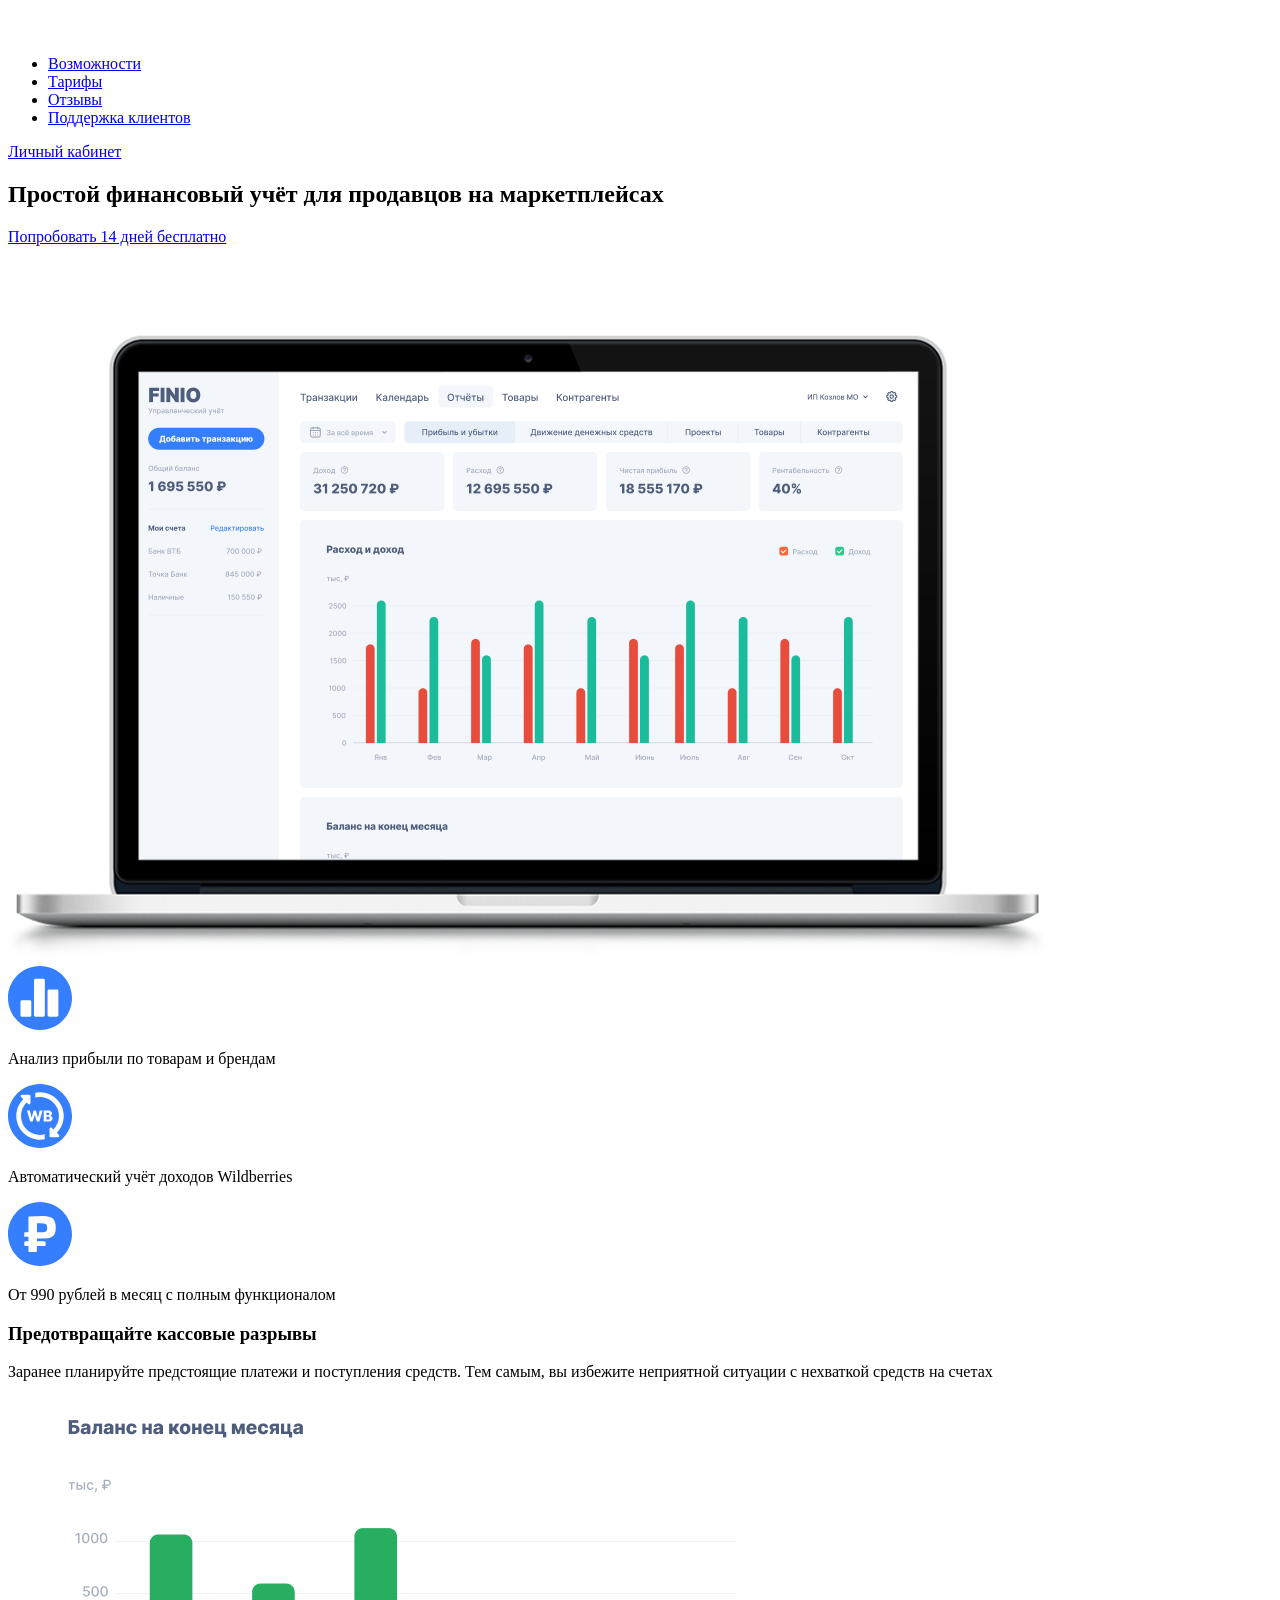
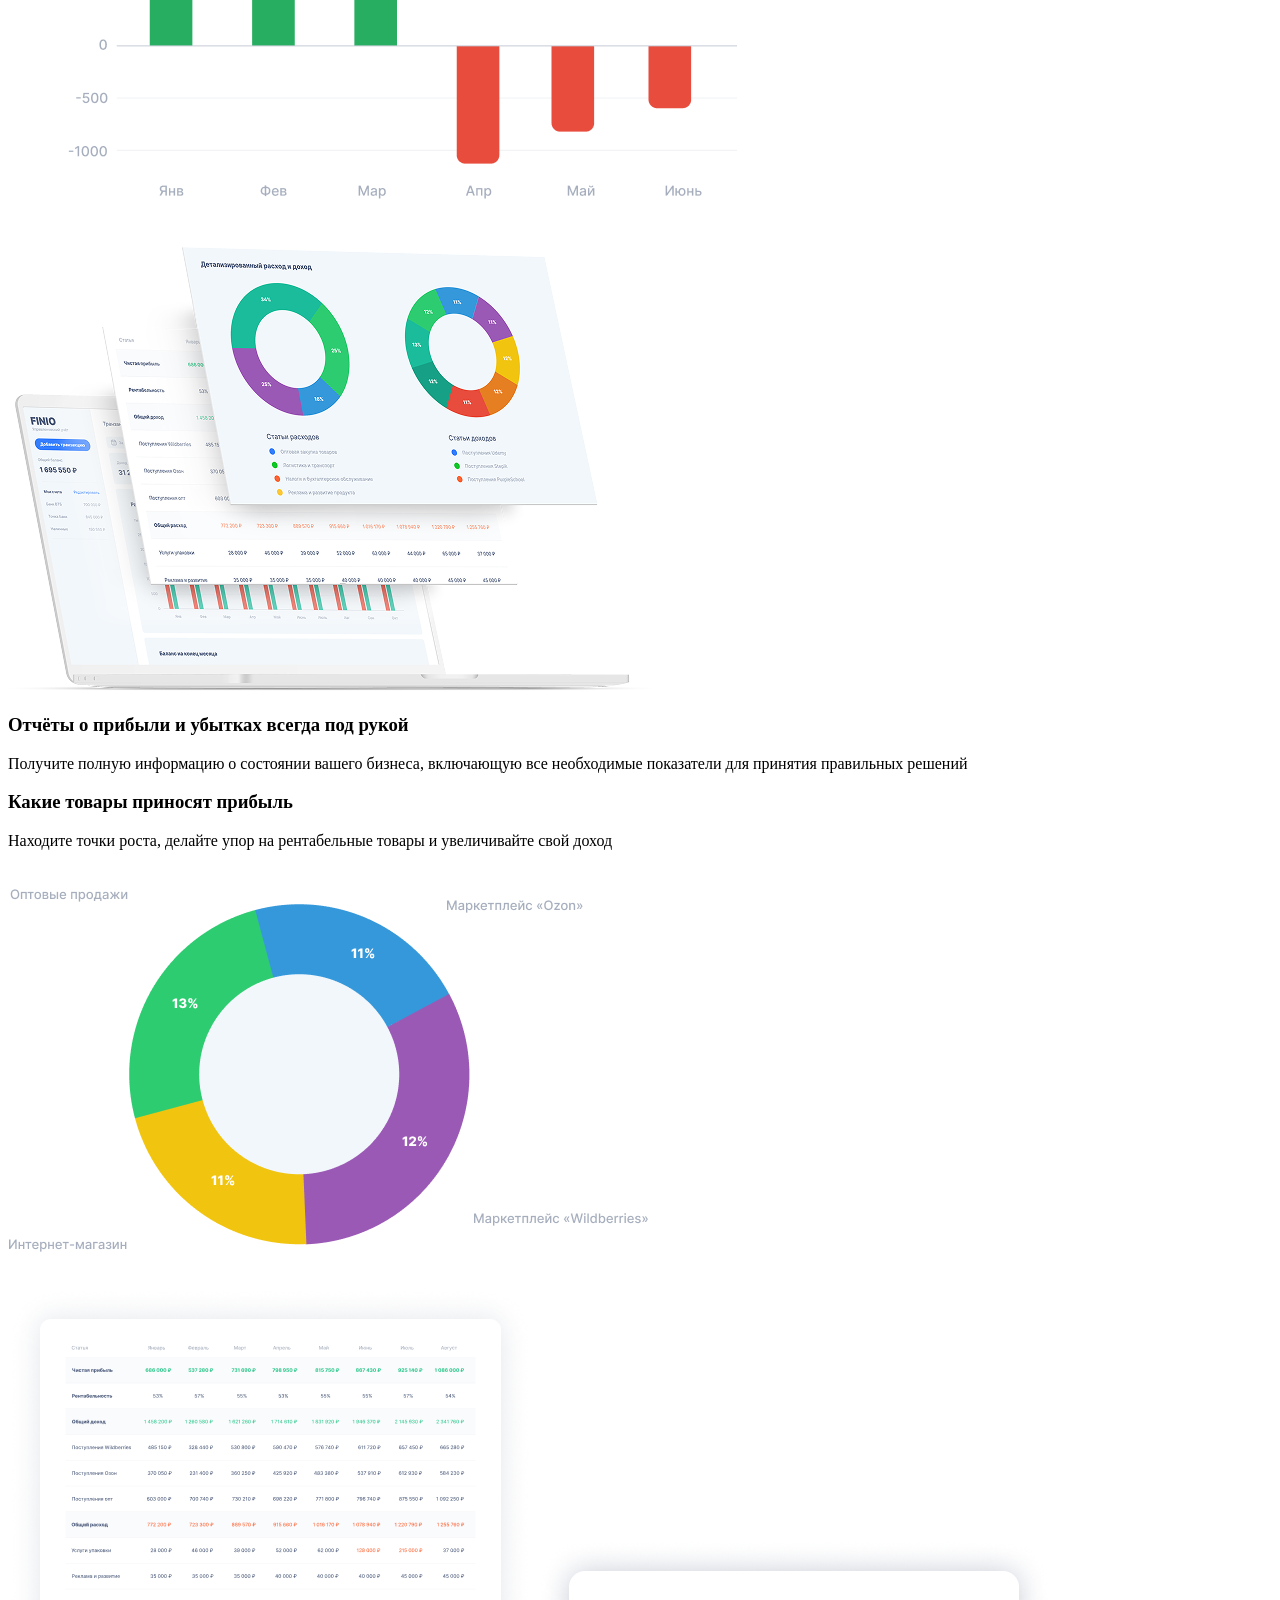
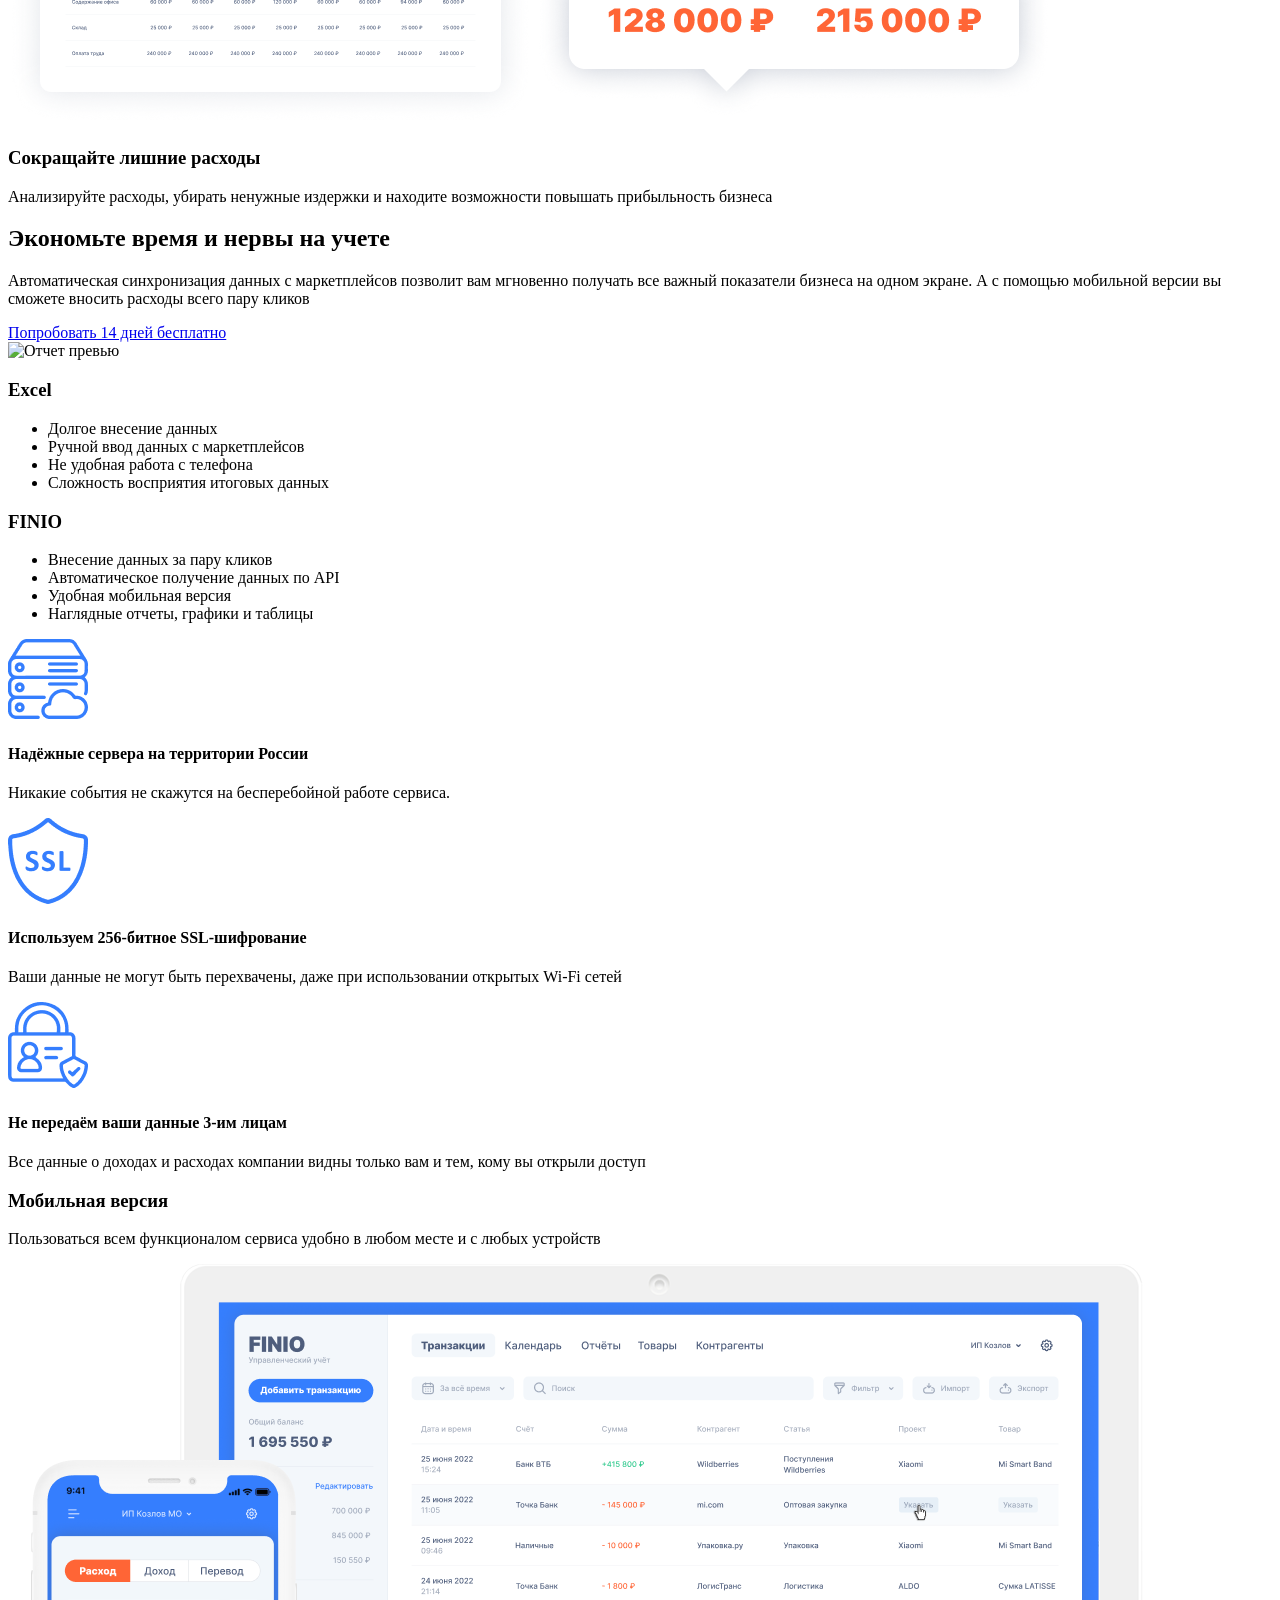
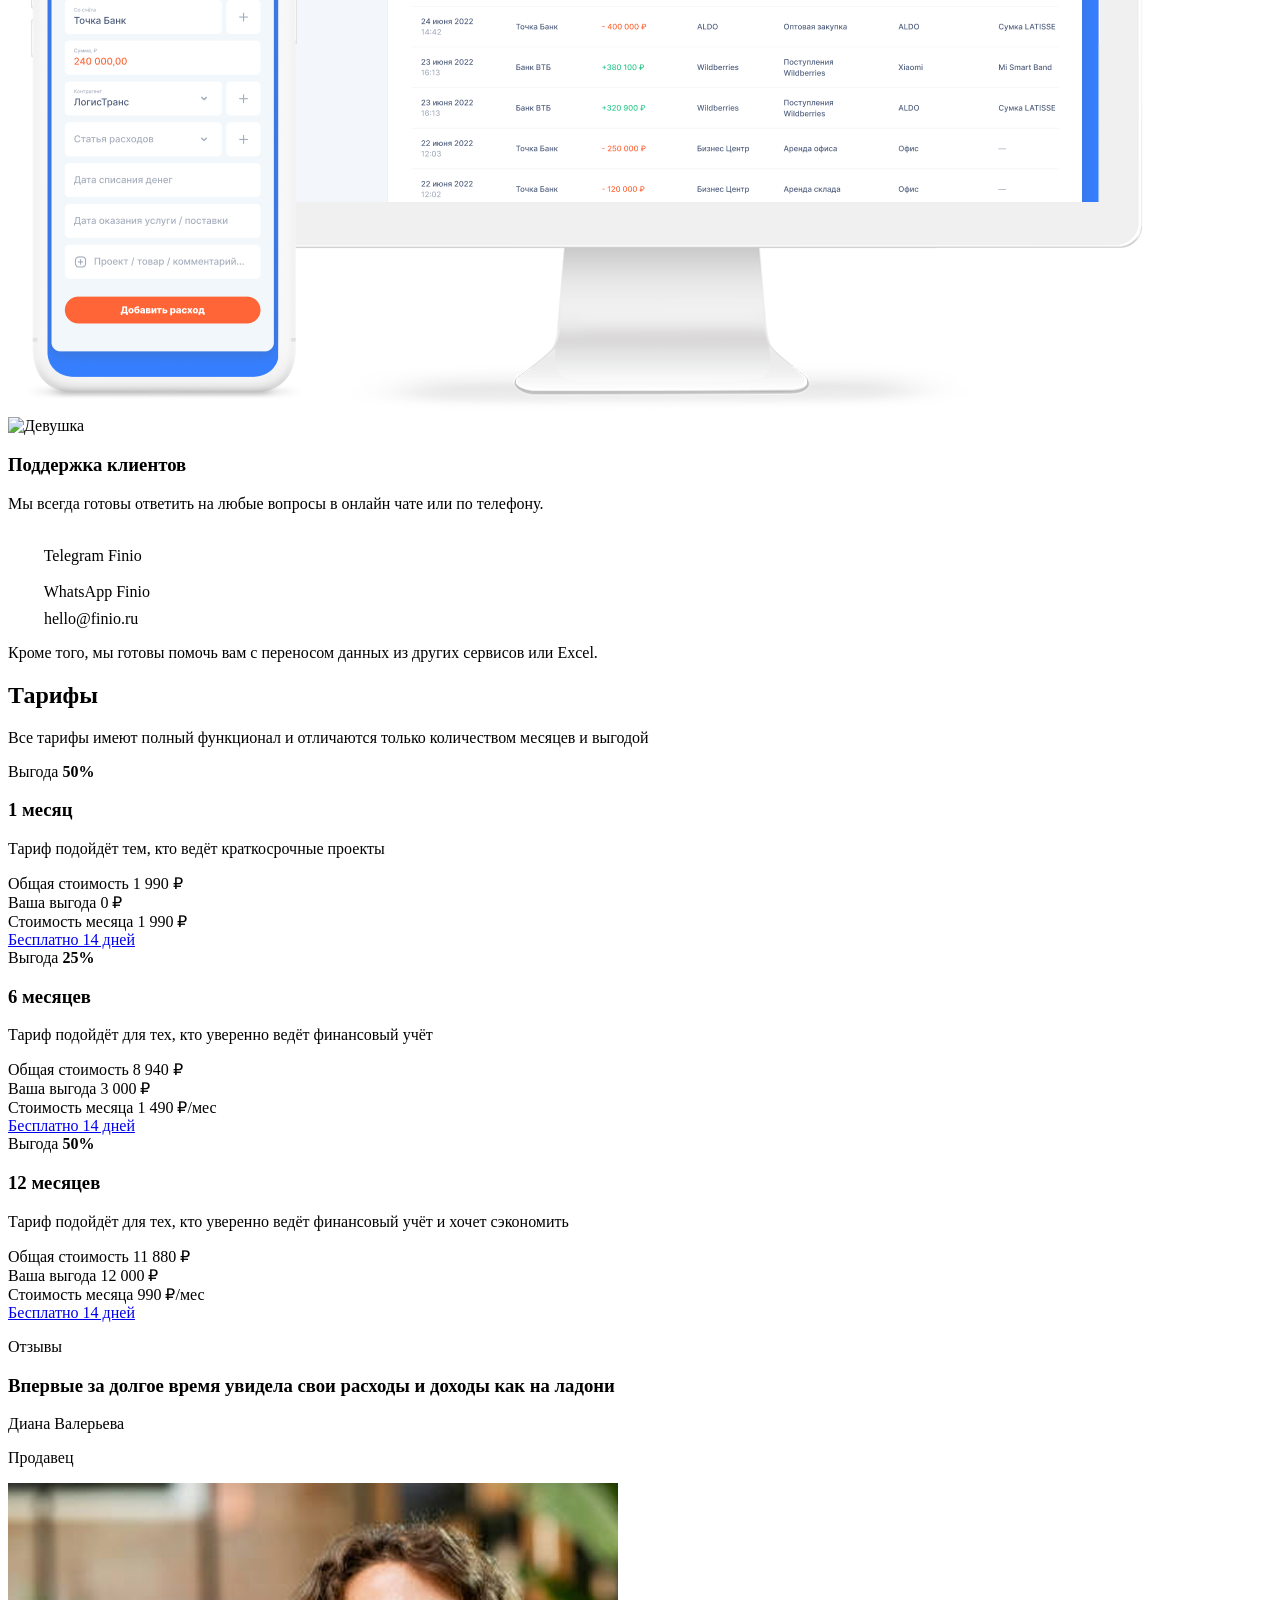
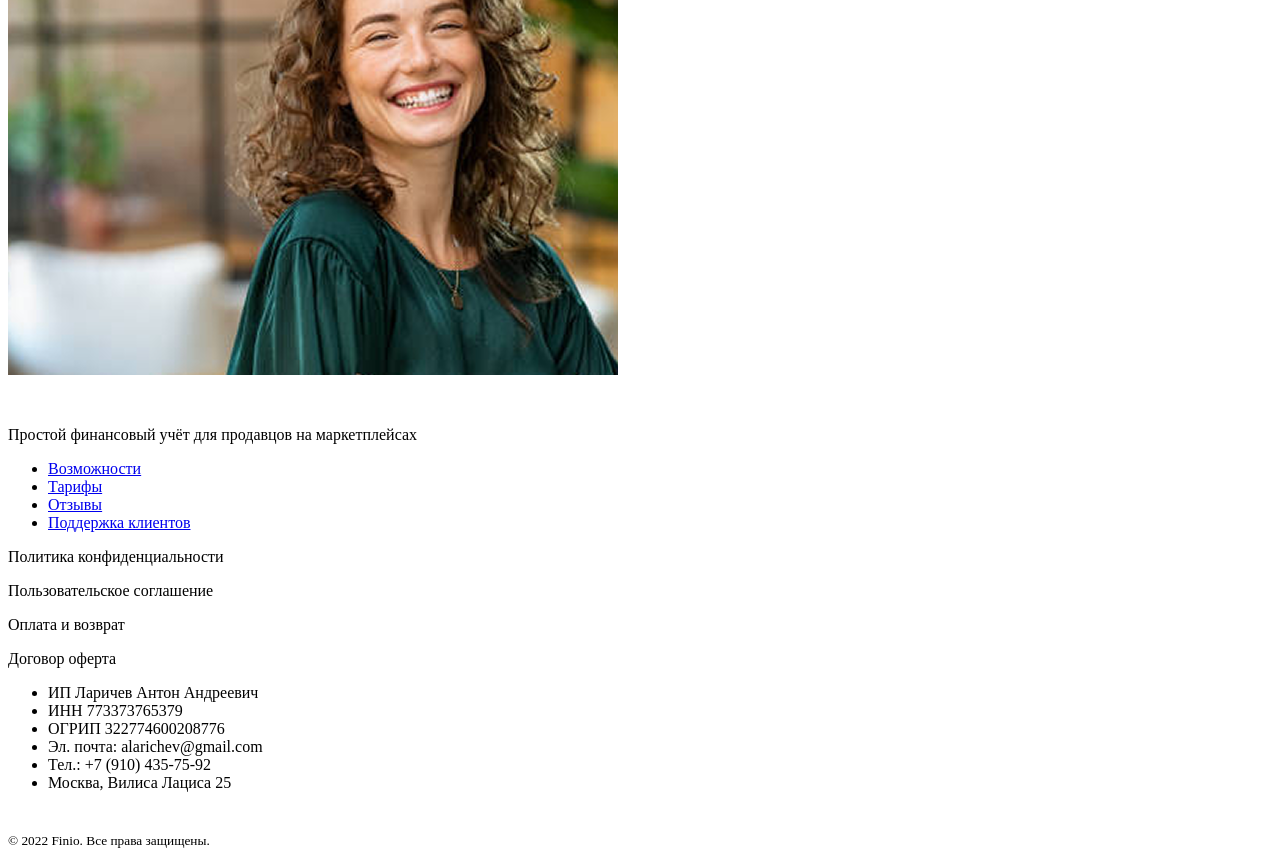
==== 3-Finio /index.html @ d083120a "Финальная верстка без мобильного адаптива" ====
<!DOCTYPE html>
<html lang="en">
  <head>
    <meta charset="UTF-8" />
    <meta name="viewport" content="width=device-width, initial-scale=1.0" />
    <title>Тарифы</title>

    <link rel="stylesheet" href="../grid/style.css/components.css" />
    <link rel="stylesheet" href="../grid/style.css/global.css" />
    <link rel="stylesheet" href="../grid/style.css/page.css" />
    <link rel="stylesheet" href="../grid/style.css/header.css" />
    <link rel="stylesheet" href="../grid/style.css/footer.css">

    <link
      rel="stylesheet"
      href="https://cdnjs.cloudflare.com/ajax/libs/animate.css/4.1.1/animate.min.css"
    />

    <link rel="preconnect" href="https://fonts.googleapis.com" />
    <link rel="preconnect" href="https://fonts.gstatic.com" crossorigin />
    <link
      href="https://fonts.googleapis.com/css2?family=Inter:ital,opsz,wght@0,14..32,100..900;1,14..32,100..900&display=swap"
      rel="stylesheet"
    />
  </head>
  <body>
    <header class="header">
      <div class="header__container">
        <a class="header__logo" href="#"
          ><img class="header__logo-img" src="./imags/finio.png" alt="Fino"
        /></a>

        <nav class="header__nav">
          <ul class="header__nav-list">
            <li class="header__nav-item">
              <a class="header__nav-link" href="#">Возможности</a>
            </li>
            <li class="header__nav-item">
              <a class="header__nav-link" href="#">Тарифы</a>
            </li>
            <li class="header__nav-item">
              <a class="header__nav-link" href="#">Отзывы</a>
            </li>
            <li class="header__nav-item">
              <a class="header__nav-link" href="#">Поддержка клиентов</a>
            </li>
          </ul>
        </nav>

        <div class="button__container">
          <a class="header__account" href="#">Личный кабинет</a>
        </div>
      </div>
    </header>

    <!-- Main -->

    <section class="hero">
      <div class="hero__container">
        <div class="hero__left">
          <h1 class="hero__title">
            Простой финансовый учёт для продавцов на маркетплейсах
          </h1>

          <div class="button__container-2">
            <a class="hero__button" href="#">Попробовать 14 дней бесплатно</a>
          </div>

          <img
            class="hero__image hero__image--partners"
            src="./imags/Group 194.png"
            alt="Логотипы партнеров"
          />
        </div>

        <div class="hero__right">
          <img
            class="hero__image hero__image--laptop animate__animated animate__bounce"
            src="./imags/Group 191.png"
            alt="Ноутбук с аналитикой Fino"
          />
        </div>
      </div>
    </section>

    <section class="features">
      <div class="features__item">
        <img
          class="features__icon"
          src="./imags/SVG/analysis.svg"
          alt="Анализ прибыли"
        />
        <p class="features__text">Анализ прибыли по товарам и брендам</p>
      </div>

      <div class="features__item">
        <img
          class="features__icon"
          src="./imags/SVG/accounting.svg"
          alt="Автоматический учёт"
        />
        <p class="features__text">Автоматический учёт доходов Wildberries</p>
      </div>

      <div class="features__item">
        <img
          class="features__icon"
          src="./imags/SVG/cost.svg"
          alt="Стоимость"
        />
        <p class="features__text">
          От 990 рублей в месяц с полным функционалом
        </p>
      </div>
    </section>

    <section class="analytics__block">
      <div class="analytics__aligned">
        <div>
          <h3 class="analytics__h3">Предотвращайте кассовые разрывы</h3>
          <p class="analytics__p">
            Заранее планируйте предстоящие платежи и поступления средств. Тем
            самым, вы избежите неприятной ситуации с нехваткой средств на счетах
          </p>
        </div>

        <div>
          <img
            src="./imags/analis/Mask group.png"
            alt="Предотвращайте кассовые разрывы	"
          />
        </div>
      </div>

      <div class="analytics__aligned">
        <div>
          <img src="./imags/analis/report 1.png" alt="Отчёты о прибыли" />
        </div>
        <div>
          <h3 class="analytics__h3">
            Отчёты о прибыли и убытках всегда под рукой
          </h3>
          <p class="analytics__p">
            Получите полную информацию о состоянии вашего бизнеса, включающую
            все необходимые показатели для принятия правильных решений
          </p>
        </div>
      </div>

      <div class="analytics__aligned">
        <div>
          <h3 class="analytics__h3">Какие товары приносят прибыль</h3>
          <p class="analytics__p">
            Находите точки роста, делайте упор на рентабельные товары и
            увеличивайте свой доход
          </p>
        </div>

        <div>
          <img
            src="./imags/analis/Group 189.png"
            alt="Какие товары приносят прибыль	"
          />
        </div>
      </div>

      <div class="analytics__aligned">
        <div class="analytics__image-container">
          <img
            src="./imags/analis/Frame 193.png"
            alt="Сокращайте лишние расходы"
            class="analytics__background"
          />
          <img
            src="./imags/analis/Frame 198.png"
            alt=""
            class="analytics__overlay"
          />
        </div>
        <div>
          <h3 class="analytics__h3">Сокращайте лишние расходы</h3>
          <p class="analytics__p">
            Анализируйте расходы, убирать ненужные издержки и находите
            возможности повышать прибыльность бизнеса
          </p>
        </div>
      </div>
    </section>

    <section class="benefits">
      <div class="benefits__header">
        <h2 class="benefits__title">Экономьте время и нервы на учете</h2>
        <p class="benefits__text">
          Автоматическая синхронизация данных с маркетплейсов позволит вам
          мгновенно получать все важный показатели бизнеса на одном экране. А с
          помощью мобильной версии вы сможете вносить расходы всего пару кликов
        </p>

        <div class="button__container-2">
          <a href="#" class="hero__button">Попробовать 14 дней бесплатно</a>
        </div>
      </div>
      <div class="benefits__preview">
        <img
          src="./imags/Отчёт превью.png"
          alt="Отчет превью"
          class="benefits__preview-image"
        />
      </div>

      <div class="benefits__comparison">
        <div class="benefits__item benefits__item--excel">
          <h3 class="benefits__item-title">Excel</h3>
          <ul class="benefits__item-list">
            <li class="benefits__item-text">Долгое внесение данных</li>
            <li class="benefits__item-text">
              Ручной ввод данных с маркетплейсов
            </li>
            <li class="benefits__item-text">Не удобная работа с телефона</li>
            <li class="benefits__item-text">
              Сложность восприятия итоговых данных
            </li>
          </ul>
        </div>
        <div>
          <h3 class="benefits__item-title">FINIO</h3>
          <ul class="benefits__item-list">
            <li class="benefits__item-text item-ko">
              Внесение данных за пару кликов
            </li>
            <li class="benefits__item-text item-ko">
              Автоматическое получение данных по API
            </li>
            <li class="benefits__item-text item-ko">
              Удобная мобильная версия
            </li>
            <li class="benefits__item-text item-ko">
              Наглядные отчеты, графики и таблицы
            </li>
          </ul>
        </div>
      </div>
    </section>

    <section class="priority">
      <div class="priority__security">
        <div class="priority__card">
          <img
            src="./imags/priority/servers 1.png"
            alt="Иконка сервера"
            class="priority__icon"
          />
          <h4 class="priority__title">Надёжные сервера на территории России</h4>
          <p class="priority__text">
            Никакие события не скажутся на бесперебойной работе сервиса.
          </p>
        </div>
        <div class="priority__card">
          <img
            src="./imags/priority/ssl.png"
            alt="Иконка шифрования"
            class="priority__icon"
          />
          <h4 class="priority__title">Используем 256-битное SSL-шифрование</h4>
          <p class="priority__text">
            Ваши данные не могут быть перехвачены, даже при использовании
            открытых Wi-Fi сетей
          </p>
        </div>
        <div class="priority__card">
          <img
            src="./imags/priority/security 1.png"
            alt="Иконка защиты"
            class="priority__icon"
          />
          <h4 class="priority__title">Не передаём ваши данные 3-им лицам</h4>
          <p class="priority__text">
            Все данные о доходах и расходах компании видны только вам и тем,
            кому вы открыли доступ
          </p>
        </div>
      </div>

      <div class="priority__mobile">
        <div class="priority__mobile-content">
          <h3 class="priority__mobile-title">Мобильная версия</h3>
          <p class="priority__mobile-text">
            Пользоваться всем функционалом сервиса удобно в любом месте и с
            любых устройств
          </p>
        </div>
        <div class="priority__mobile-img">
          <img src="./imags/priority/mobail.png" alt="" />
        </div>
      </div>

      <div class="priority__support">
        <div class="priority__support-icon">
          <img src="./imags/priority/iStock.svg" alt="Девушка" />
        </div>
        <div class="priority__support-content">
          <h3 class="priority__support-title">Поддержка клиентов</h3>
          <p class="priority__support-text">
            Мы всегда готовы ответить на любые вопросы в онлайн чате или по
            телефону.
          </p>

          <div class="priority__support-frame">
            <div class="support__iframe">
              <img src="./imags/priority/Frame.png" alt="Иконка телеграмм" c />
              Telegram Finio
            </div>
            <div class="support__iframe">
              <img src="./imags/priority/wotsap.png" alt="Иконка вотсап" c />
              WhatsApp Finio
            </div>
            <div class="support__iframe">
              <img src="./imags/priority/mail.png" alt="Иконка почты" c />
              hello@finio.ru
            </div>
          </div>

          <p class="priority__support-text">
            Кроме того, мы готовы помочь вам с переносом данных из других
            сервисов или Excel.
          </p>
        </div>
      </div>
    </section>

    <section class="rate-section">
      <div class="rate-section__header">
        <h2 class="rate-section__title">Тарифы</h2>
        <p class="rate-section__description">
          Все тарифы имеют полный функционал и отличаются только количеством
          месяцев и выгодой
        </p>
      </div>

      <div class="cards cards_grid">
        <!-- Card-1 -->
        <div class="card">
          <div class="card-none">
            <div class="card__benefit">Выгода <strong>50%</strong></div>
          </div>
          <h3 class="card__duration">1 месяц</h3>
          <p class="card__subtitle">
            Тариф подойдёт тем, кто ведёт краткосрочные проекты
          </p>

          <div class="card__info">
            <span class="card__info-label">Общая стоимость</span>
            <span class="card__info-value">1 990 ₽</span>
          </div>

          <div class="card__info">
            <span class="card__info-label">Ваша выгода</span>
            <span class="card__info-value">0 ₽</span>
          </div>

          <div class="card__info">
            <span class="card__info-label">Стоимость месяца</span>
            <span class="card__info-value">1 990 ₽</span>
          </div>

          <a href="#" class="card__trial-link">Бесплатно 14 дней</a>
        </div>

        <!-- Card-2 -->
        <div class="card">
          <div>
            <div class="card__benefit">Выгода <strong>25%</strong></div>
          </div>

          <h3 class="card__duration">6 месяцев</h3>
          <p class="card__subtitle">
            Тариф подойдёт для тех, кто уверенно ведёт финансовый учёт
          </p>

          <div class="card__info">
            <span class="card__info-label">Общая стоимость</span>
            <span class="card__info-value">8 940 ₽</span>
          </div>

          <div class="card__info">
            <span class="card__info-label">Ваша выгода</span>
            <span class="card__info-value card__activ">3 000 ₽</span>
          </div>

          <div class="card__info">
            <span class="card__info-label">Стоимость месяца</span>
            <span class="card__info-value">1 490 ₽/мес</span>
          </div>

          <a href="#" class="card__trial-link">Бесплатно 14 дней</a>
        </div>

        <!-- Card-3 -->
        <div class="card">
          <div>
            <div class="card__benefit">Выгода <strong>50%</strong></div>
          </div>

          <h3 class="card__duration">12 месяцев</h3>
          <p class="card__subtitle">
            Тариф подойдёт для тех, кто уверенно ведёт финансовый учёт и хочет
            сэкономить
          </p>

          <div class="card__info">
            <span class="card__info-label">Общая стоимость</span>
            <span class="card__info-value">11 880 ₽</span>
          </div>

          <div class="card__info">
            <span class="card__info-label">Ваша выгода</span>
            <span class="card__info-value card__activ">12 000 ₽</span>
          </div>

          <div class="card__info">
            <span class="card__info-label">Стоимость месяца</span>
            <span class="card__info-value">990 ₽/мес</span>
          </div>

          <a href="#" class="card__trial-link">Бесплатно 14 дней</a>
        </div>
      </div>
    </section>

    <section class="reviews">
      <div class="reviews__container">
        <p class="reviews__title">Отзывы</p>
      </div>
      <div class="reviews__screen">
        <div class="reviews__screen-container">
          <h3 class="reviews__screen-title">
            Впервые за долгое время увидела свои расходы и доходы как на ладони
          </h3>
          <p class="reviews__screen name">Диана Валерьева</p>
          <p class="reviews__screen job">Продавец</p>
        </div>

        <img
          src="./imags/image 49.png"
          alt="Фото девушки"
          class="reviews__screen-img"
        />
      </div>
    </section>

    <footer class="footer">

      <div class="footer__conteiner">
        <div class="footer__logo">
          <a class="header__logo" href="#"
          ><img class="header__logo-img" src="./imags/finio.png" alt="Fino"
          /></a>
          <p class="footer__text">Простой финансовый учёт для продавцов на маркетплейсах</p>
        </div>

      <div class="footer__nav-container">
        <nav class="footer__nav">
          <ul class="footer__nav-list">
            <li class="footer__nav-item">
            <a class="footer__nav-link" href="#">Возможности</a>
            </li>
            <li class="footer__nav-item">
            <a class="footer__nav-link" href="#">Тарифы</a>
            </li>
             <li class="footer__nav-item">
            <a class="footer__nav-link" href="#">Отзывы</a>
            </li>
            <li class="footer__nav-item">
            <a class="footer__nav-link" href="#">Поддержка клиентов</a>
            </li>
          </ul>
        </nav>
      </div>

        <div class="footer__agreements">
          <p class="footer-ags">Политика конфиденциальности</p>
          <p class="footer-ags">Пользовательское соглашение</p>
          <p class="footer-ags">Оплата и возврат</p>
          <p class="footer-ags">Договор оферта		</p>
        </div>

        <div class="footer-info">
          <ul class="footer-info__list">
            <li class="contact-info__item">ИП Ларичев Антон Андреевич </li>
            <li class="contact-info__item">ИНН 773373765379</li>
            <li class="contact-info__item">ОГРИП 322774600208776 </li>
            <li class="contact-info__item">Эл. почта: alarichev@gmail.com</li>
            <li class="contact-info__item">Тел.: +7 (910) 435-75-92</li>
            <li class="contact-info__item">Москва, Вилиса Лациса 25</li>
          </ul>
        </div>
      </div>

      <div class="footer__botton">
         <small class="footer__copyright">© 2022 Finio. Все права защищены.</small>
         <img src="./imags/footer.png" alt="Мастер кард" class="footer__img">
      </div>
    </footer>
  </body>
</html>
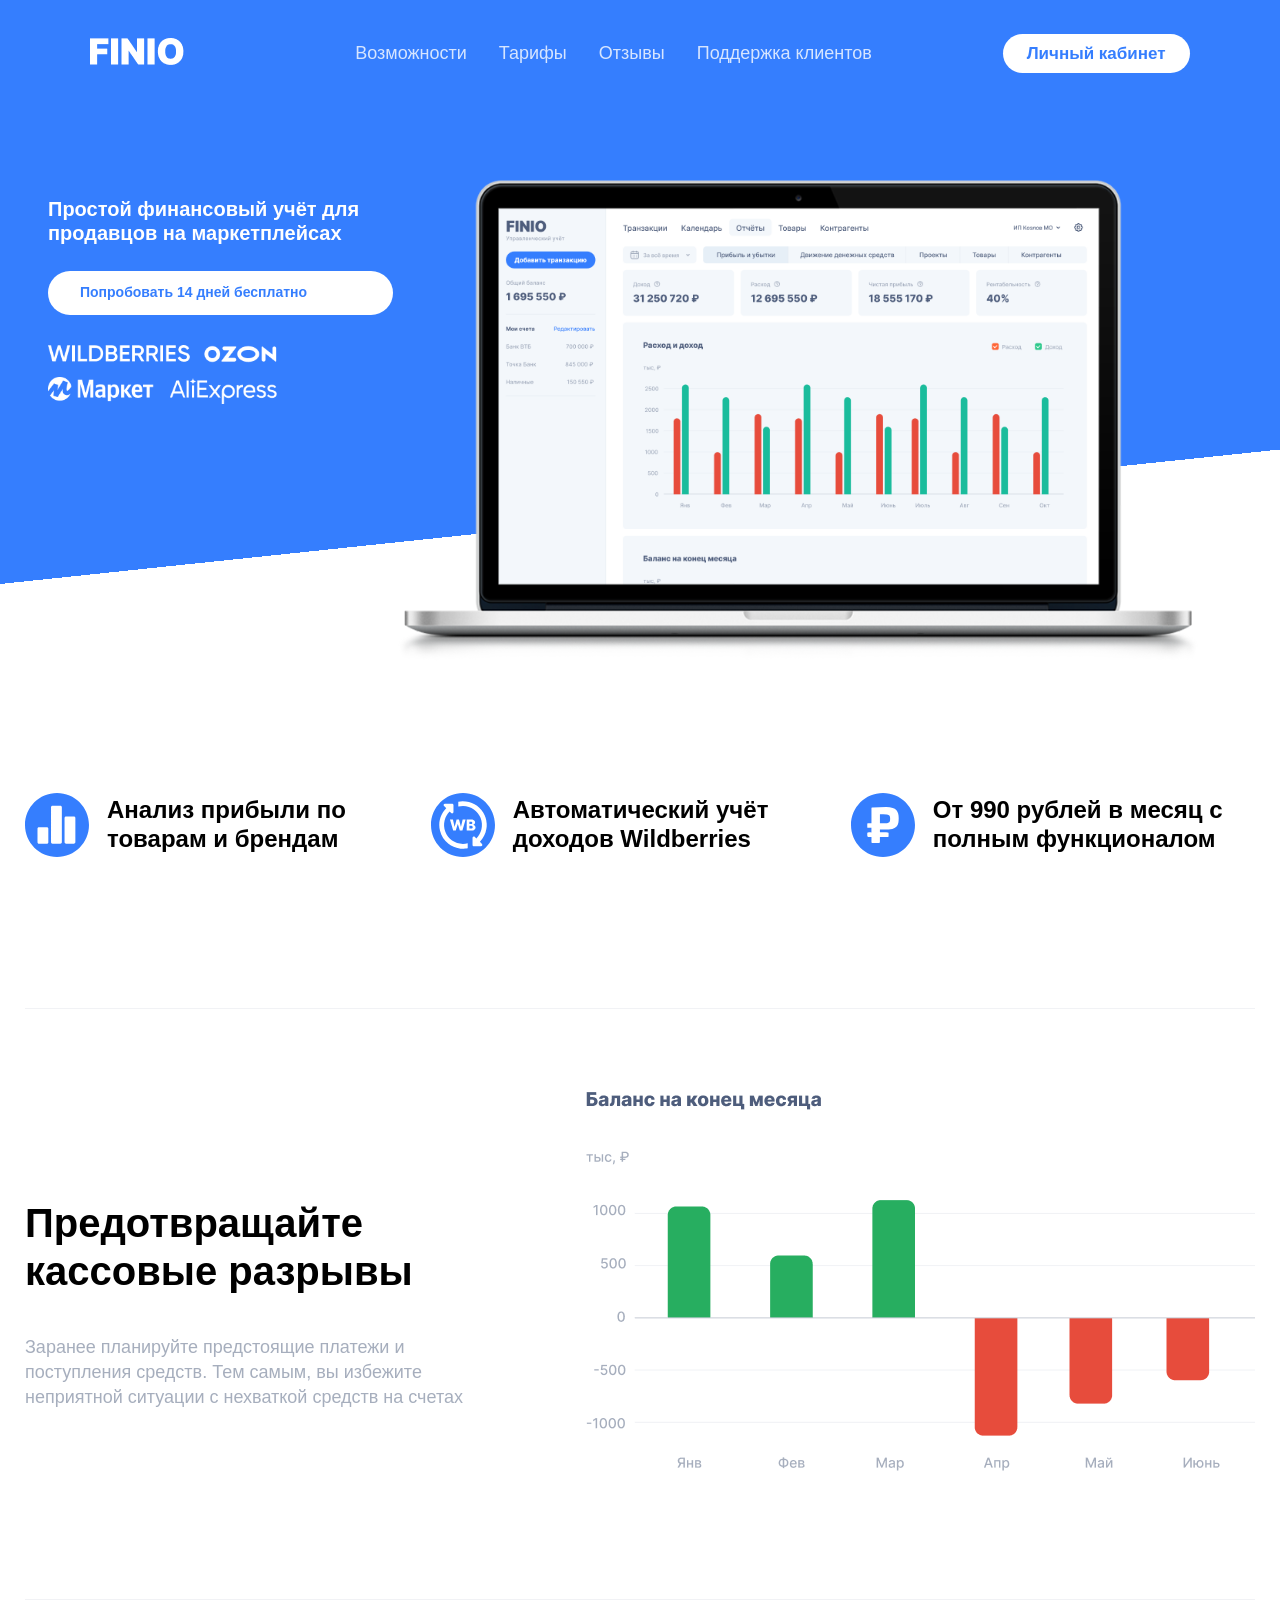
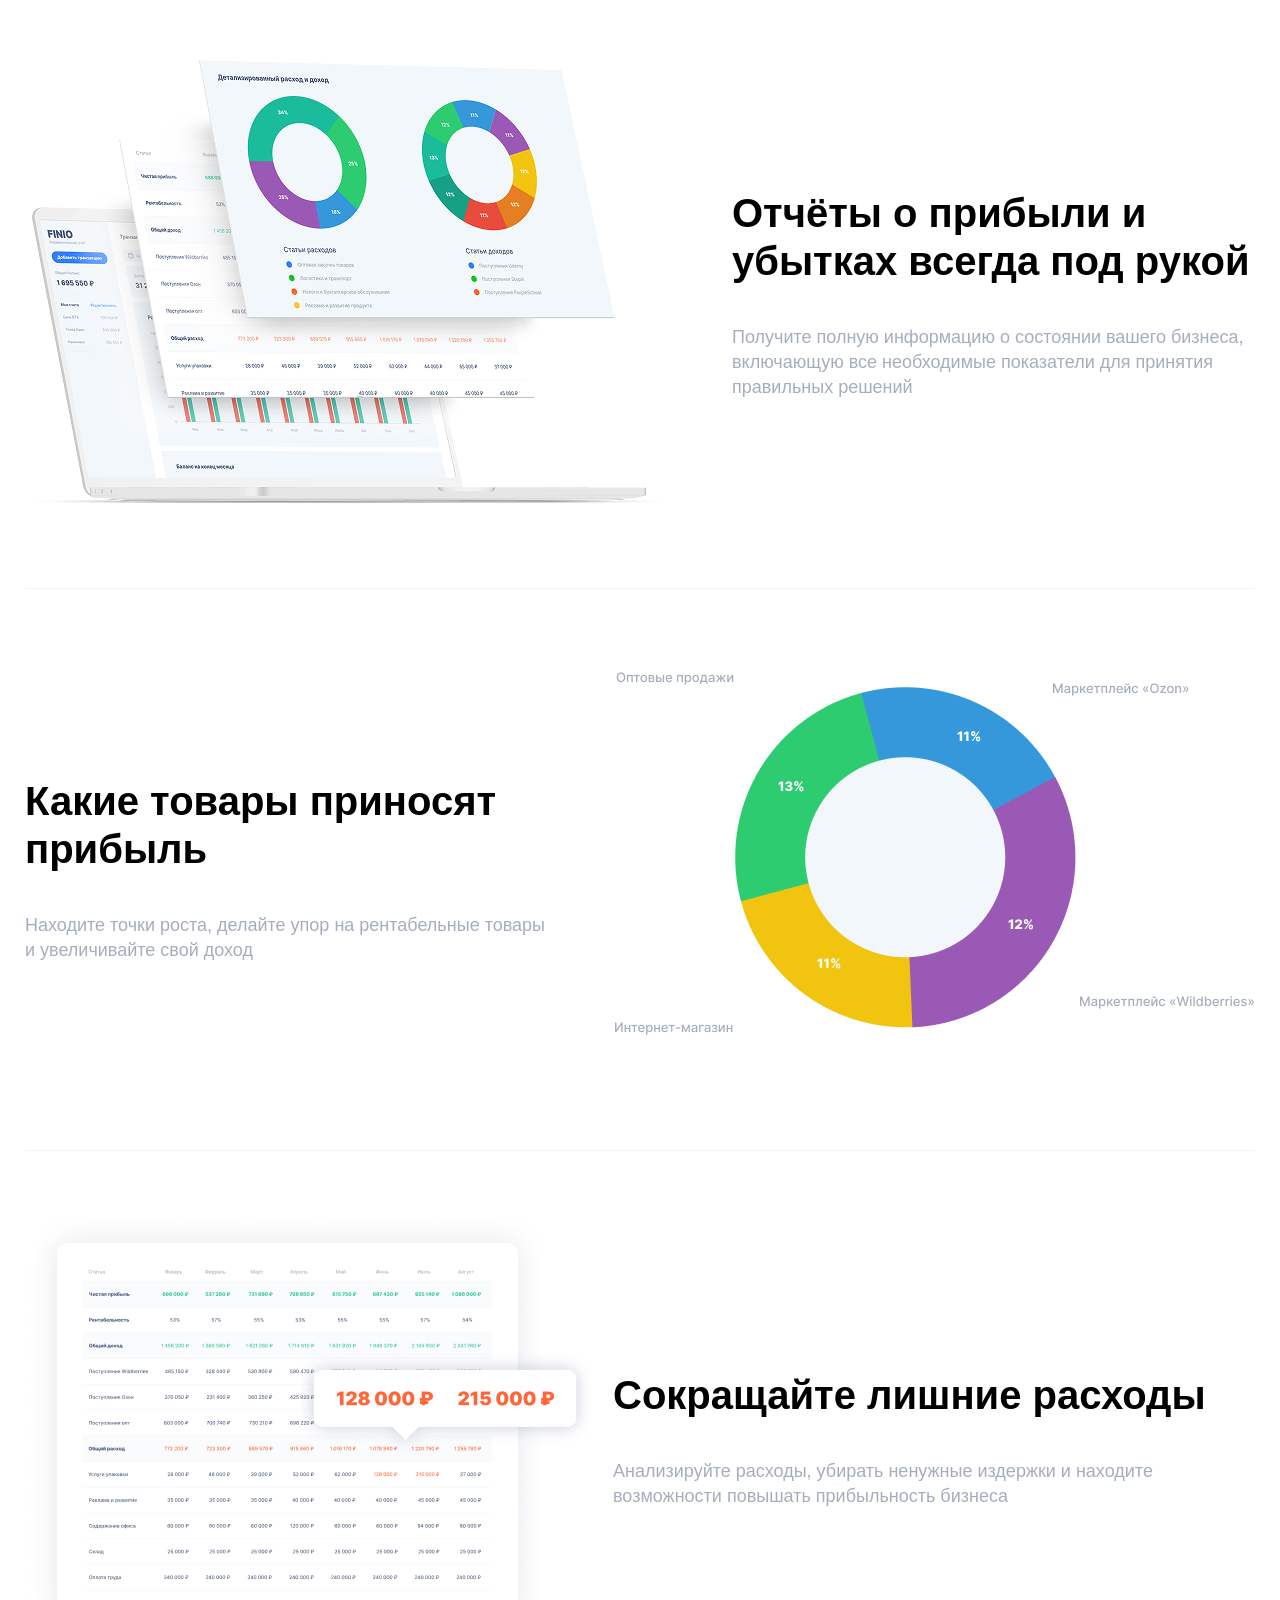
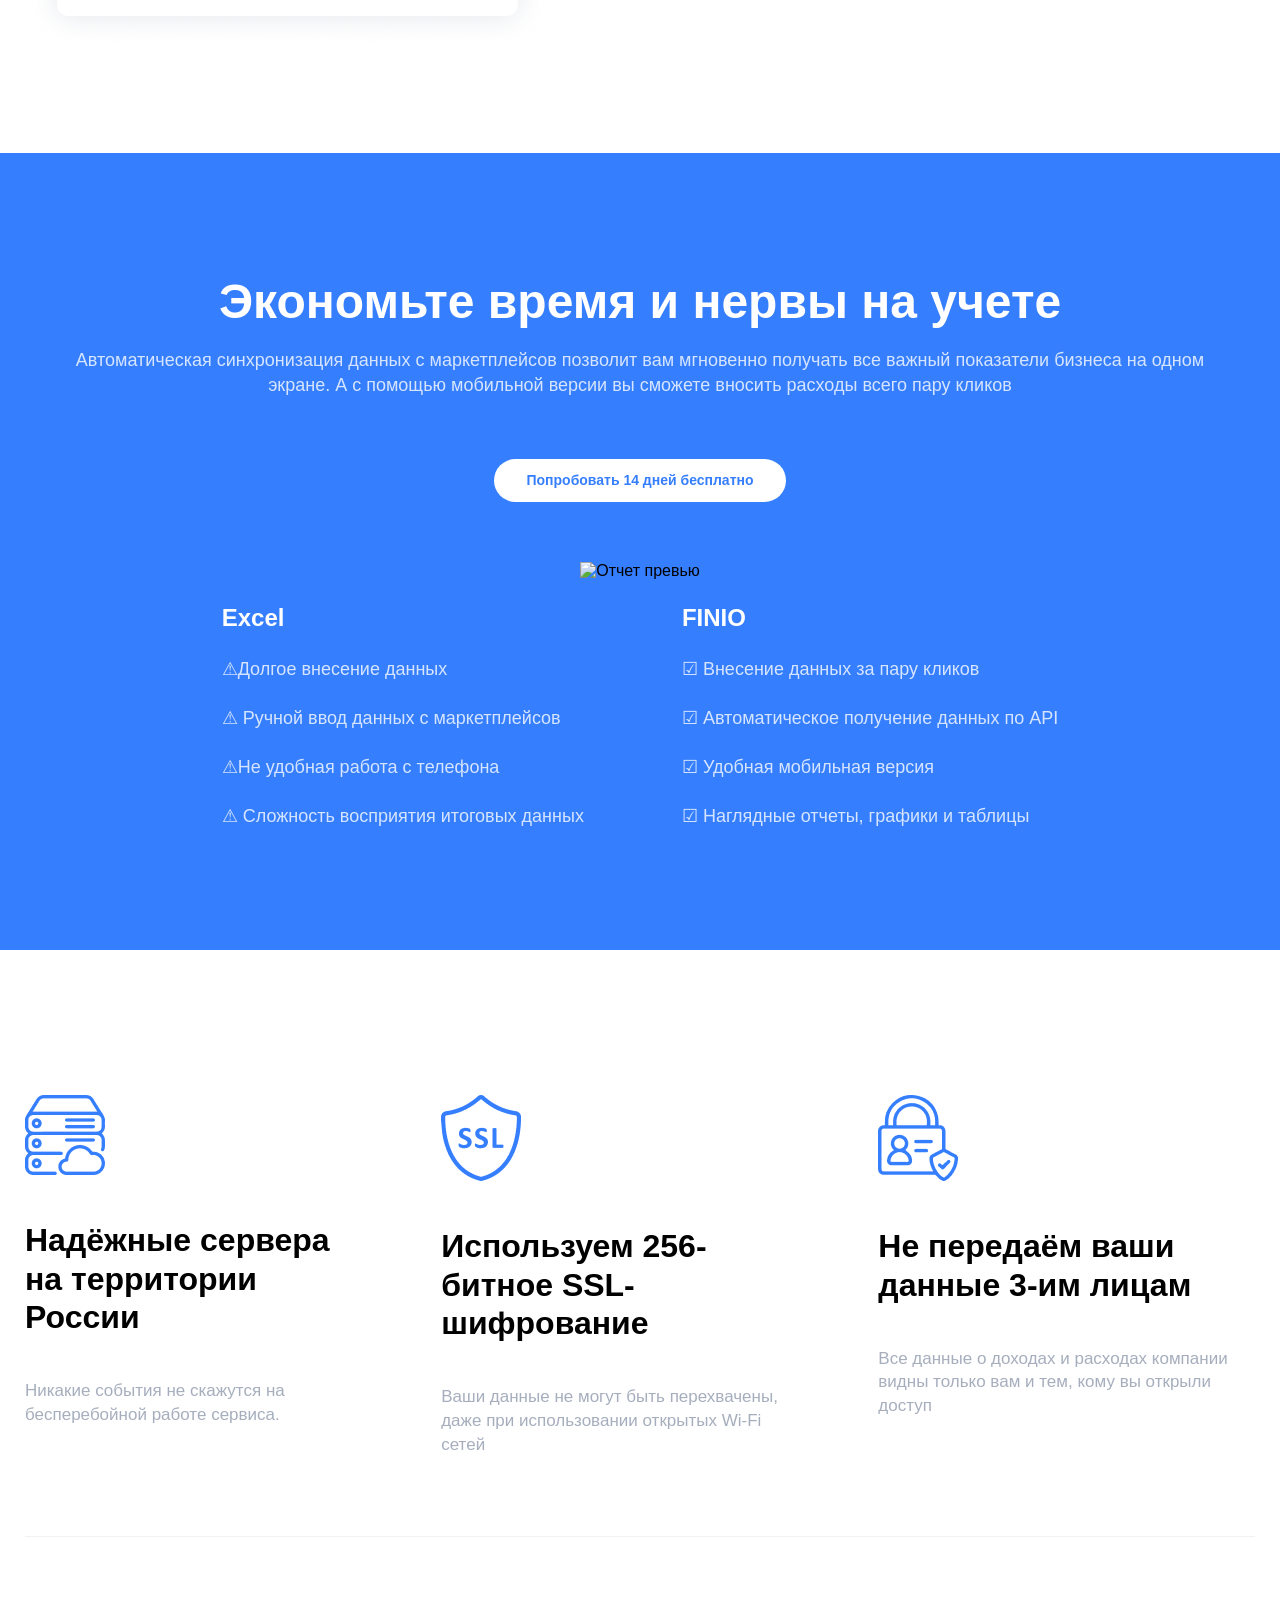
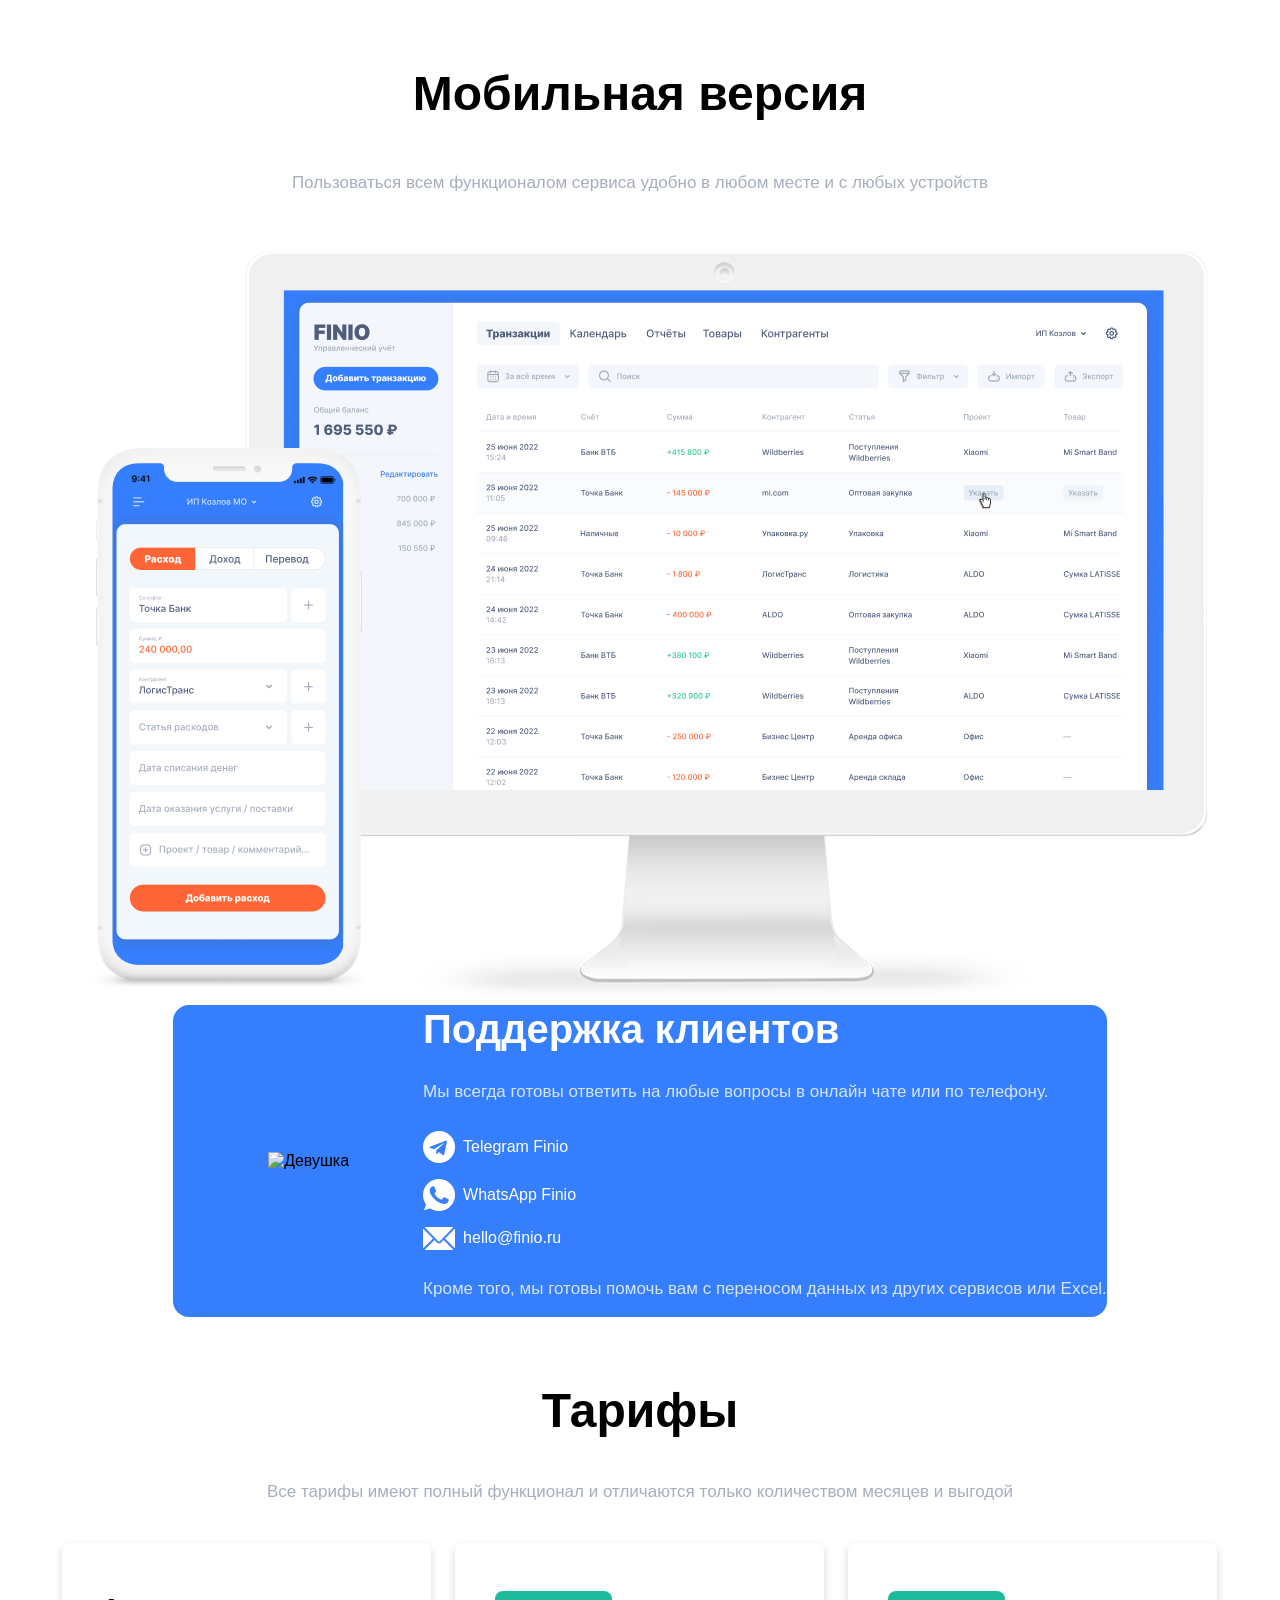
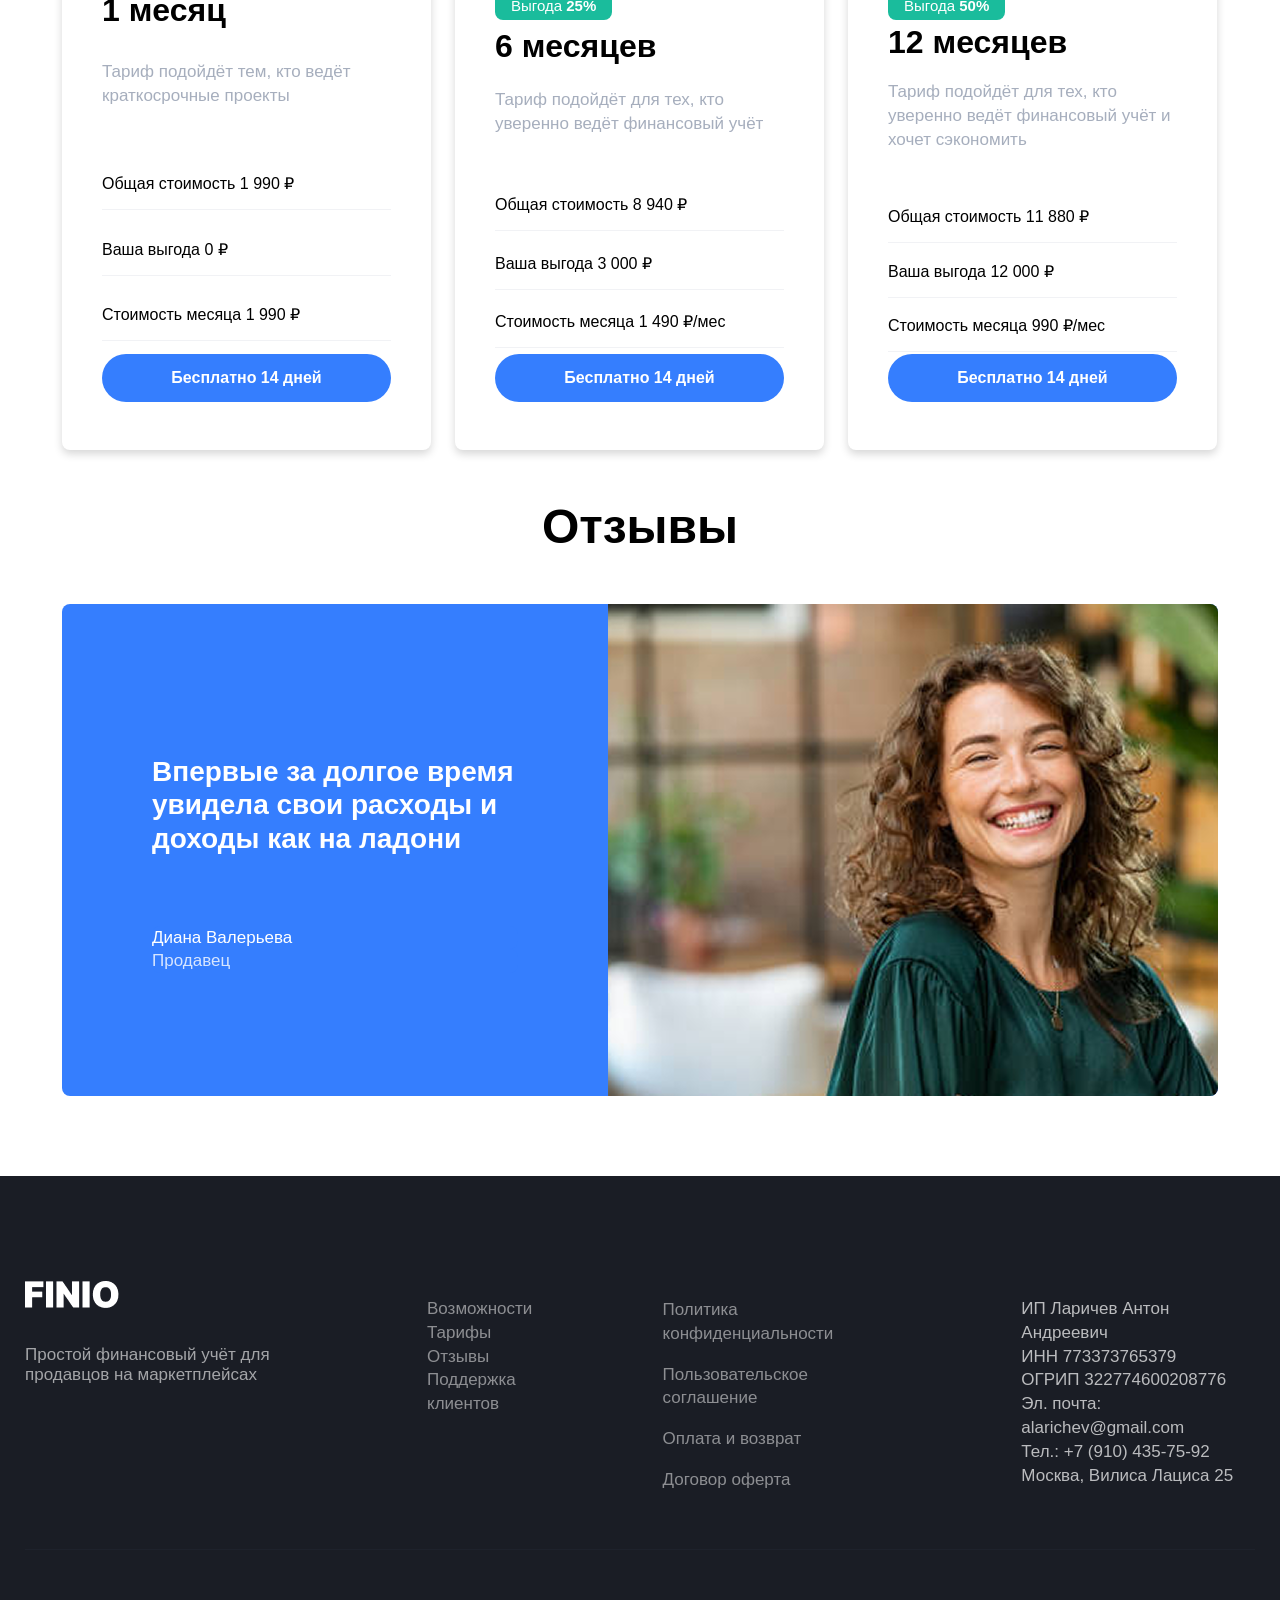
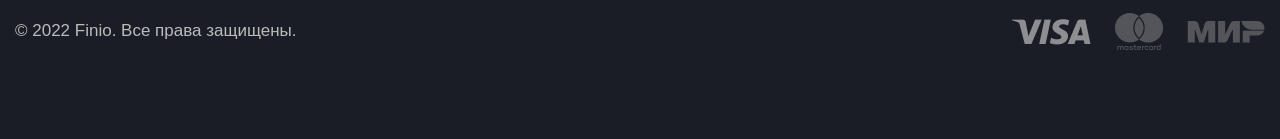
==== commit 9ee3ed28: "доработал планшет" ====
--- a/3-Finio /index.html
+++ b/3-Finio /index.html
@@ -5,11 +5,11 @@
     <meta name="viewport" content="width=device-width, initial-scale=1.0" />
     <title>Тарифы</title>
 
-    <link rel="stylesheet" href="../grid/style.css/components.css" />
-    <link rel="stylesheet" href="../grid/style.css/global.css" />
-    <link rel="stylesheet" href="../grid/style.css/page.css" />
-    <link rel="stylesheet" href="../grid/style.css/header.css" />
-    <link rel="stylesheet" href="../grid/style.css/footer.css">
+    <link rel="stylesheet" href="../3-Finio /style.css/components.css" />
+    <link rel="stylesheet" href="../3-Finio /style.css/footer.css" />
+    <link rel="stylesheet" href="../3-Finio /style.css/global.css" />
+    <link rel="stylesheet" href="../3-Finio /style.css/header.css" />
+    <link rel="stylesheet" href="../3-Finio /style.css/page.css">
 
     <link
       rel="stylesheet"
@@ -47,8 +47,8 @@
           </ul>
         </nav>
 
-        <div class="button__container">
-          <a class="header__account" href="#">Личный кабинет</a>
+        <div class="button__container button__2">
+          <a class="header__account account__2" href="#">Личный кабинет</a>
         </div>
       </div>
     </header>
@@ -290,13 +290,13 @@
           </p>
         </div>
         <div class="priority__mobile-img">
-          <img src="./imags/priority/mobail.png" alt="" />
+          <img class="img__priority" src="./imags/priority/mobail.png" alt="" />
         </div>
       </div>
 
       <div class="priority__support">
         <div class="priority__support-icon">
-          <img src="./imags/priority/iStock.svg" alt="Девушка" />
+          <img class="icon__img" src="./imags/priority/iStock.svg" alt="Девушка" />
         </div>
         <div class="priority__support-content">
           <h3 class="priority__support-title">Поддержка клиентов</h3>
@@ -458,24 +458,24 @@
           <p class="footer__text">Простой финансовый учёт для продавцов на маркетплейсах</p>
         </div>
 
-      <div class="footer__nav-container">
-        <nav class="footer__nav">
-          <ul class="footer__nav-list">
-            <li class="footer__nav-item">
-            <a class="footer__nav-link" href="#">Возможности</a>
-            </li>
-            <li class="footer__nav-item">
-            <a class="footer__nav-link" href="#">Тарифы</a>
-            </li>
-             <li class="footer__nav-item">
-            <a class="footer__nav-link" href="#">Отзывы</a>
-            </li>
-            <li class="footer__nav-item">
-            <a class="footer__nav-link" href="#">Поддержка клиентов</a>
-            </li>
-          </ul>
-        </nav>
-      </div>
+        <div class="footer__nav-container">
+          <nav class="footer__nav">
+            <ul class="footer__nav-list">
+              <li class="footer__nav-item">
+              <a class="footer__nav-link" href="#">Возможности</a>
+              </li>
+              <li class="footer__nav-item">
+              <a class="footer__nav-link" href="#">Тарифы</a>
+              </li>
+              <li class="footer__nav-item">
+              <a class="footer__nav-link" href="#">Отзывы</a>
+              </li>
+              <li class="footer__nav-item">
+              <a class="footer__nav-link" href="#">Поддержка клиентов</a>
+              </li>
+            </ul>
+          </nav>
+        </div>
 
         <div class="footer__agreements">
           <p class="footer-ags">Политика конфиденциальности</p>
--- a/3-Finio /style.css/components.css
+++ b/3-Finio /style.css/components.css
@@ -0,0 +1,107 @@
+.card {
+    padding: 48px 40px 48px 40px;
+    display: flex;
+    flex-direction: column;
+    justify-content: space-between;
+    background-color: var(--color-white-rgb);
+    border-radius: 8px;
+    box-shadow: 0 4px 8px rgba(0, 0, 0, 0.16);
+}
+
+.card-none {
+    display: none;
+}
+
+.card:hover {
+    background-color: var(--color-register);
+    box-shadow: 0 4px 8px rgba(0, 0, 0, 0.32);
+    cursor: pointer;
+    color: var(--color-white);
+}
+
+.card__info {
+    border-bottom: 1px solid var(--color-gray-blue-8);
+    padding: 16px 0;
+}
+
+.card__trial-link .card__info:last-child {
+    border-bottom: none;
+}
+
+.card__trial-link {
+    display: flex;
+    background-color: var(--color-register);
+    color: var(--color-white);
+    width: 289px;
+    height: 48px;
+    line-height: 140%;
+    align-items: center;
+    justify-content: center;
+    border-radius: 47px;
+    text-decoration: none;
+    font-weight: 600;
+    font-size: 16px;
+    box-shadow: var(--color-white-16);
+    margin: 0 auto;
+    
+}
+
+.card__benefit {
+    display: inline-block;
+    padding: 4px 16px;
+    background-color: var(--color-light-green);
+    color: var(--color-white);
+    border-radius: 8px;
+    font-size: 15px;
+    line-height: 140%;
+    font-weight: 400;
+} 
+
+/* Account */
+
+.button__container {
+    background: var(--color-white);
+    border-radius: 32px;
+    padding: 12px 32px;
+}
+
+.button__container-2 {
+    background: var(--color-white);
+    max-width: 345px;
+    padding: 12px 32px;
+    border-radius: 32px;
+}
+
+/* analytics */
+
+.analytics__aligned {
+    display: flex;
+    max-width: 1274px;
+    gap: 63px;
+    align-items: center;
+    border-top: 1px solid var( --color-gray-blue-8);
+    padding-top: 60px;
+    padding-bottom: 80px;
+}
+
+.analytics__h3 {
+    font-size: 40px;
+    line-height: 120%;
+    font-weight: 600;
+    color: var(--color-black);
+}
+
+.analytics__p {
+    font-size: 18px;
+    font-weight: 500;
+    line-height: 140%;
+    color: var(--color-gray-blue-50);
+}
+
+@media (max-width: 1482px) {
+    .button__container {
+    background: var(--color-white);
+    border-radius: 32px;
+    padding: 8px 24px;
+}
+}
--- a/3-Finio /style.css/footer.css
+++ b/3-Finio /style.css/footer.css
@@ -0,0 +1,76 @@
+.footer {
+    display: flex;
+    flex-direction: column;
+    background: var(--color-footer);
+    align-items: center;
+    padding: 25px 25px;
+}
+
+.footer__conteiner {
+    display: flex;
+    flex-direction: row;
+    gap: 80px;
+    margin: 80px 0 38px 0;
+    padding-bottom: 40px;
+    border-bottom: 1px solid var(--color-gray-blue-8);
+    max-width: 1392px;
+}
+
+.footer__logo {
+    display: flex;
+    flex-direction: column;
+    gap: 16px;
+    max-width: 282px;
+}
+
+.footer__text {
+    font-size: 17px;
+    font-weight: 500;
+    line-height: 120%;
+    color: var(--color-white-60);
+}
+
+.footer__nav-item {
+    list-style: none;
+    
+}
+
+.footer__nav-link {
+    text-decoration: none;
+    font-size: 17px;
+    font-weight: 500;
+    line-height: 140%;
+    color: var(--color-white-50);
+}
+
+.footer-ags {
+    font-size: 17px;
+    font-weight: 500;
+    line-height: 140%;
+    color: var(--color-white-50);
+}
+
+.contact-info__item {
+    list-style: none;
+    font-size: 17px;
+    font-weight: 500;
+    line-height: 140%;
+    color: var(--color-white-70);
+}
+
+.footer__botton {
+    display: flex;
+    flex-direction: row;
+    align-items: center;
+    justify-content: space-between;
+    margin-bottom: 39px;
+    width: 1300px;
+    padding: 25px 25px;
+}
+
+.footer__copyright {
+    font-size: 17px;
+    font-weight: 500;
+    line-height: 140%;
+    color: var(--color-white-70);
+}
--- a/3-Finio /style.css/global.css
+++ b/3-Finio /style.css/global.css
@@ -0,0 +1,40 @@
+:root {
+    --color-white: #ffffff;
+    --color-white-rgb: 255, 255, 255;
+    --color-gray-blue-rgb: 78, 93, 124;
+    --color-register: #357EFE;
+    --color-black: #000000;
+    --color-light-green: #1ABC9C;
+    --color-light-orange: #FFC736;
+    --color-footer: #1A1D25;
+
+    --color-gray-blue-8: rgba(var(--color-gray-blue-rgb), 0.08);
+    --color-gray-blue-50: rgba(var(--color-gray-blue-rgb), 0.5);
+    --color-white-16: rgba(var(--color-white-rgb), 0.16);
+    --color-white-60: rgba(var(--color-white-rgb), 0.6);
+    --color-white-70: rgba(var(--color-white-rgb), 0.7);
+    --color-white-80: rgba(var(--color-white-rgb), 0.8);
+    --color-white-50: rgba(var(--color-white-rgb), 0.5);
+}
+
+* {
+    box-sizing: border-box;
+}
+
+html {
+    -webkit-font-smoothing: antialiased;
+    -moz-osx-font-smoothing: grayscale;
+    text-rendering: optimizeLegibility;
+
+}
+
+html, body {
+    margin: 0;
+    padding: 0;
+    height: 100%;
+    font-family: "Inter", sans-serif;
+    margin: 0;
+    background: var(--color-white);
+    max-width: 1920px;
+    margin: 0 auto;
+}
--- a/3-Finio /style.css/header.css
+++ b/3-Finio /style.css/header.css
@@ -0,0 +1,44 @@
+.header {
+    background: var(--color-register);
+    padding: 25px;
+    margin: 0 auto;
+    padding-bottom: 98px;
+}
+
+.header__container {
+    display: flex;
+    align-items: center;
+    justify-content: space-between;
+    max-width: 1387px;
+    margin: 0 auto;
+}
+.header__nav-list {
+    display: flex;
+    gap: 32px;
+}
+
+.header__nav-item {
+    list-style: none;
+}
+
+.header__nav-link {
+    text-decoration: none;
+    font-size: 18px;
+    line-height: 140%;
+    font-weight: 500;
+    color: var(--color-white-80);
+}
+
+.header__nav-link:hover {
+    color: var(--color-white);
+}
+
+
+
+.header__account {
+    text-decoration: none;
+    font-size: 17px;
+    font-weight: 800;
+    line-height: 140%;
+    color: var(--color-register);
+}
--- a/3-Finio /style.css/page.css
+++ b/3-Finio /style.css/page.css
@@ -0,0 +1,556 @@
+.rate-section{
+    background: var(--color-white);
+}
+
+.rate-section__header {
+    text-align: center;
+}
+
+.rate-section__title {
+    font-size: 48px;
+    line-height: 120%;
+    font-weight: 600;
+    color: var(--color-black);
+}
+
+.rate-section__description {
+    font-size: 17px;
+    font-weight: 500;
+    line-height: 140%;   
+    color: var(--color-gray-blue-50);
+    margin-bottom: 40px;
+}
+
+.cards_grid {
+    display: grid;
+    grid-template-columns: repeat(auto-fit, minmax(328px, 369px));
+    grid-template-rows: repeat(auto-fit, minmax(436px, 507px));
+    gap: 24px;
+    max-width: 1156px;
+    margin: 0 auto;
+    
+}
+
+.card__duration {
+    font-size: 32px;
+    font-weight: 800;
+    line-height: 120%;
+    margin: 0;
+}
+
+.card__subtitle {
+    font-size: 17px;
+    font-weight: 500;
+    line-height: 140%;
+    color: var(--color-gray-blue-50);
+    padding-bottom: 20px;
+}
+
+/* Hero */
+
+.hero { 
+    display: flex;
+    justify-content: center;
+    background: linear-gradient(174deg, var(--color-register) 65%, var(--color-white) 0%);
+    
+}
+
+.hero__container {
+    display: flex;
+    /* max-width: 1500px;
+    margin-left: 98px; */
+     max-width: 1500px;
+    width: 100%;
+    margin: 0 auto; /* центрируем */
+    padding: 0 48px; /* отступы слева/справа */
+    box-sizing: border-box;
+}
+
+.hero__left {
+    display: flex;
+    flex-direction: column;
+    gap: 30px;
+}
+
+.hero__title {
+    font-size: 40px;
+    font-weight: 800;
+    line-height: 120%;
+    color: var(--color-white);
+}
+
+.hero__button {
+    font-size: 17px;
+    font-weight: 800;
+    line-height: 140%;
+    text-decoration: none;
+    color: var(--color-register);
+}
+
+.hero__image--partners {
+    max-width: 334px;
+    margin-top: 70px;
+}
+
+/* Features */
+
+.features {
+    display: flex;
+    justify-content: space-around;
+    max-width: 1352px;
+    margin: 80px auto 80px auto;
+    gap: 64px;
+    padding: 25px 25px;
+
+}
+
+
+.features__item {
+    display: flex;
+    align-items: center;
+    gap: 18px;
+}
+
+.features__text {
+    font-size: 24px;
+    line-height: 120%;
+    font-weight: 700;
+    color: var(--color-black);
+}
+
+/* Analytics__block */
+
+.analytics__block {
+    display: flex;
+    flex-direction: column;
+    align-items: center;
+    margin: 0 auto;
+    padding: 25px 25px;
+}
+
+.analytics__image-container {
+    position: relative;
+    display: inline-block; 
+  
+}
+
+.analytics__background {
+    display: block;
+}
+
+.analytics__overlay {
+    position: absolute;
+    top: 140px;     
+    left: 270px;   
+    width: 300px;  
+    z-index: 1;    
+}
+
+/* Benefits */
+
+.benefits {
+    display: flex;
+    flex-direction: column;
+    /* text-align: center; */
+    align-items: center;
+    margin: 0 auto;
+    background: var(--color-register);
+}
+
+.benefits__header {
+    display: flex;
+    flex-direction: column;
+    align-items: center;
+
+}
+
+.benefits__title {
+    font-size: 48px;
+    line-height: 120%;
+    font-weight: 600;
+    color: var(--color-white);
+    margin: 120px auto 0 auto;
+}
+
+.benefits__text {
+    font-size: 18px;
+    line-height: 140%;
+    font-weight: 500;
+    color: var(--color-white-80);
+    text-align: center;
+    max-width: 1156px;
+    margin-bottom: 60px;
+}
+
+.benefits__preview {
+    margin-top: 60px;
+}
+
+.benefits__comparison {
+    display: flex;
+    gap: 98px;
+    margin: 0 auto 120px auto;
+}
+
+.benefits__item-title {
+    font-size: 24px;
+    line-height: 120%;
+    font-weight: 700;
+    color: var(--color-white);
+}
+
+.benefits__item-list {
+    display: flex;
+    flex-direction: column;
+    gap: 24px;
+    list-style: none;
+    padding: 0;
+    margin: 0;
+}
+
+.benefits__item-text {
+    font-size: 18px;
+    line-height: 140%;
+    font-weight: 500;
+    color: var(--color-white-80);
+}
+
+.benefits__item-text::before {
+    content: '⚠'; /* Unicode: U+2757 — восклицательный знак в кружочке */
+}
+
+.item-ko::before {
+    content: '☑';
+}
+
+/* Priority */
+
+.priority {
+    display: flex;
+    flex-direction: column;
+    background: var(--color-white);
+    align-items: center;
+    margin: 0 auto;
+    padding: 25px 25px;
+}
+
+.priority__security {
+    display: flex;
+    flex-direction: row;
+    max-width: 1342px;
+    gap: 78px;
+    margin: 120px 0 80px 0;
+    border-bottom: 1px solid var(--color-gray-blue-8);
+}
+
+.priority__title {
+    font-size: 32px;
+    font-weight: 600;
+    line-height: 120%;
+    color: var(--color-black);
+}
+
+.priority__text {
+    font-size: 17px;
+    font-weight: 500;
+    line-height: 140%;
+    color: var(--color-gray-blue-50);
+    margin-bottom: 80px;
+}
+
+.priority__mobile {
+    display: flex;
+    flex-direction: column;
+    text-align: center;
+    gap: 40px;
+}
+
+.priority__mobile-title{
+    font-size: 48px;
+    font-weight: 600;
+    line-height: 120%;
+    color: var(--color-black);
+}
+
+.priority__mobile-text {
+    font-size: 17px;
+    font-weight: 500;
+    line-height: 140%;
+    color: var(--color-gray-blue-50);
+}
+
+.priority__support {
+    display: flex;
+    flex-direction: row;
+    align-items: center;
+    max-width: 1392px;
+    background: var(--color-register);
+    border-radius: 16px;
+    gap: 74px;
+}
+
+.priority__support-icon {
+    margin-left: 95px;
+}
+
+.priority__support-content {
+    display: flex;
+    flex-direction: column;
+    gap: 10px;
+}
+
+.priority__support-frame {
+    display: flex;
+    flex-direction: column;
+    gap: 16px;
+}
+
+.priority__support-title {
+    font-size: 40px;
+    font-weight: 600;
+    line-height: 120%;
+    color: var(--color-white);
+    margin: 0;
+}
+
+.priority__support-text {
+    font-size: 17px;
+    font-weight: 500;
+    line-height: 140%;
+    color: var(--color-white-80);
+}
+
+
+.support__iframe {
+    display: flex;          
+    align-items: center;    
+    gap: 8px;              
+    color: var(--color-white);
+}
+
+/* Reviews */
+
+.reviews {
+    display: flex;
+    flex-direction: column;
+    align-items: center;
+    justify-content: center;
+    margin: 0 auto 80px auto; 
+}
+
+.reviews__title {
+    font-size: 48px;
+    font-weight: 600;
+    line-height: 120%;
+    color: var(--color-black);
+}
+
+.reviews__screen {
+    display: flex;
+    flex-direction: row;
+    align-items: center;
+    background-color: var(--color-register);
+    border-radius: 8px;
+    max-width: 1156px;
+}
+
+.reviews__screen-container {
+    display: flex;
+    flex-direction: column;
+    margin: 90px 90px;
+}
+
+.reviews__screen-title{
+    font-size: 28px;
+    font-weight: 600;
+    line-height: 120%;
+    color: var(--color-white);
+    margin-bottom: 70px;
+}
+
+.name {
+    font-size: 17px;
+    font-weight: 500;
+    line-height: 140%;
+    color: var(--color-white);
+    margin: 0;
+}
+
+.job {
+    font-size: 17px;
+    font-weight: 500;
+    line-height: 140%;
+    color: var(--color-white-80);
+    margin: 0;
+}
+
+.reviews__screen-img{
+    border-radius: 0 8px 8px 0;
+}
+
+@media (min-width: 1570px) {
+   .hero__image--partners {
+    margin-top: 10px;
+   }
+}
+
+@media (max-width: 1570px) {
+    .hero__left {
+    display: flex;
+    flex-direction: column;
+    gap: 10px;
+}
+}
+
+@media (max-width: 1490px) {
+    .hero__left {
+    display: flex;
+    flex-direction: column;
+    margin: 0;
+}
+    .hero__title {
+    font-size: 30px;
+    font-weight: 800;
+    line-height: 120%;
+}
+}
+
+@media (max-width: 1482px) {
+    .hero__button {
+    font-size: 14px;
+}
+
+}
+
+@media (max-width: 1470px) {
+    .hero__image {
+        max-width: 800px;
+    }
+
+    .hero__image--partners {
+        max-width: 280px;
+    }
+
+}
+
+@media (max-width: 1428px) {
+    .hero__right {
+        max-width: 700px;
+    }
+
+     .hero__image--partners {
+        max-width: 280px;
+     }
+
+}
+
+@media (max-width: 1280px) {
+    .header__container {
+        justify-content: space-around;
+    }
+
+    .hero__right {
+        max-width: 600px;
+    }
+
+    .hero__image--partners {
+        max-width: 230px;
+        margin-top: 20px;
+    }
+
+     .hero__title {
+        font-size: 20px;
+        font-weight: 800;
+        line-height: 120%;
+        max-width: 350px;
+    }
+}
+
+@media (max-width: 1205px) {
+    .header__nav {
+        display: none;
+    }
+
+    .header__container {
+        justify-content: space-around;
+    }
+
+    .hero {
+        justify-content: space-around;
+    }
+
+    .hero__image--laptop {
+        max-width: 650px;
+    }
+
+    
+}
+
+@media (max-width: 1201px) {
+    .header__nav {
+        display: none;
+    }
+
+    .hero { 
+        justify-content: center;
+        background: linear-gradient(174deg, var(--color-register) 65%, var(--color-white) 0%);
+        height: 350px;
+    }
+
+    
+}
+
+@media (max-width: 768px) {
+    .hero__image--laptop {
+        display: none;
+    }
+
+    .features {
+        flex-direction: column;
+    }
+
+    .analytics__aligned {
+        flex-direction: column;
+    }
+
+    .benefits {
+        padding: 0 25px;
+    }
+
+    .benefits__preview-image {
+        max-width: 700px;
+    }
+
+    .img__priority {
+        max-width: 600px;
+    }
+
+    .priority__support {
+        flex-direction: column;
+        padding: 0 25px;
+    }
+
+    .icon__img {
+        max-width: 400px;
+    }
+
+    .reviews__screen {
+        flex-direction: column;
+        padding: 0 0 25px 0;
+    }
+
+    .footer__conteiner {
+        flex-direction: column;
+        align-items: center;
+        text-align: center;
+    }
+
+    .footer__botton {
+        flex-direction: column;
+        gap: 20px;
+    }
+}
+
+@media (max-width: 480px) {
+    
+}
